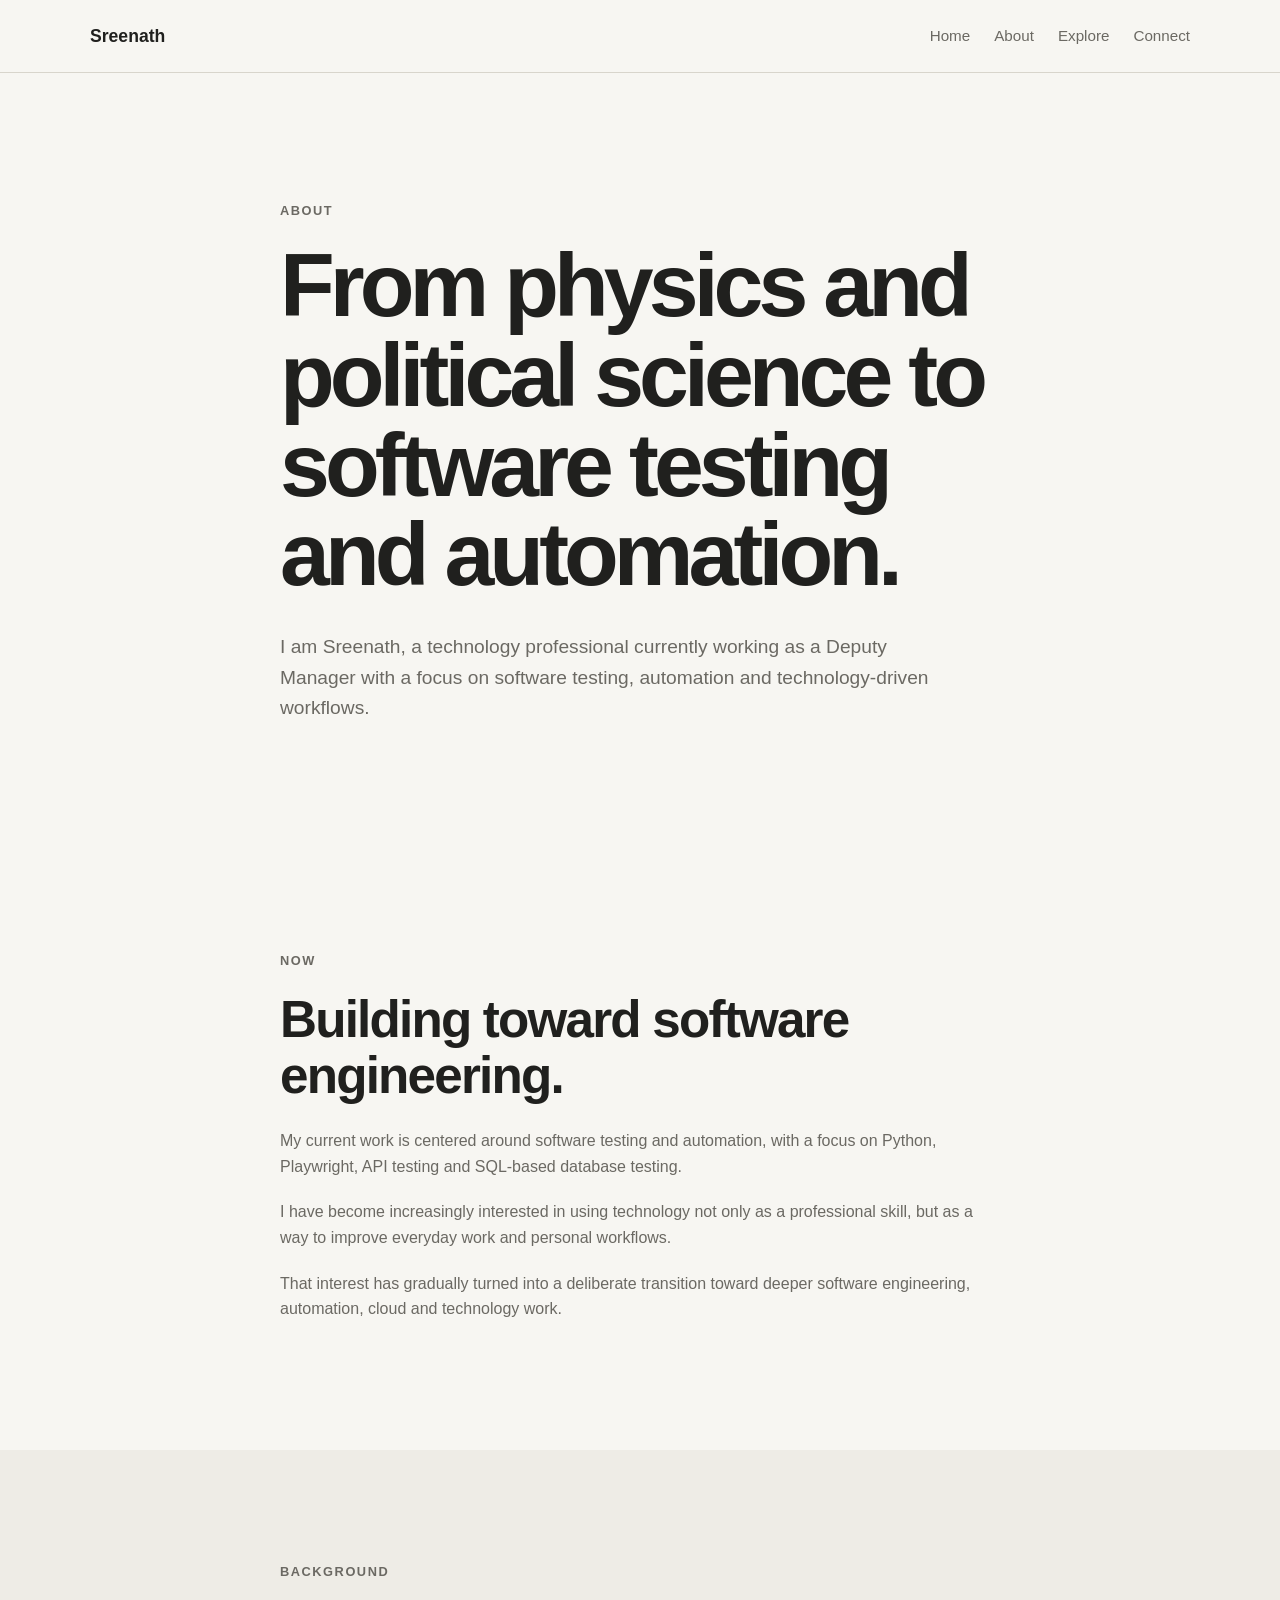
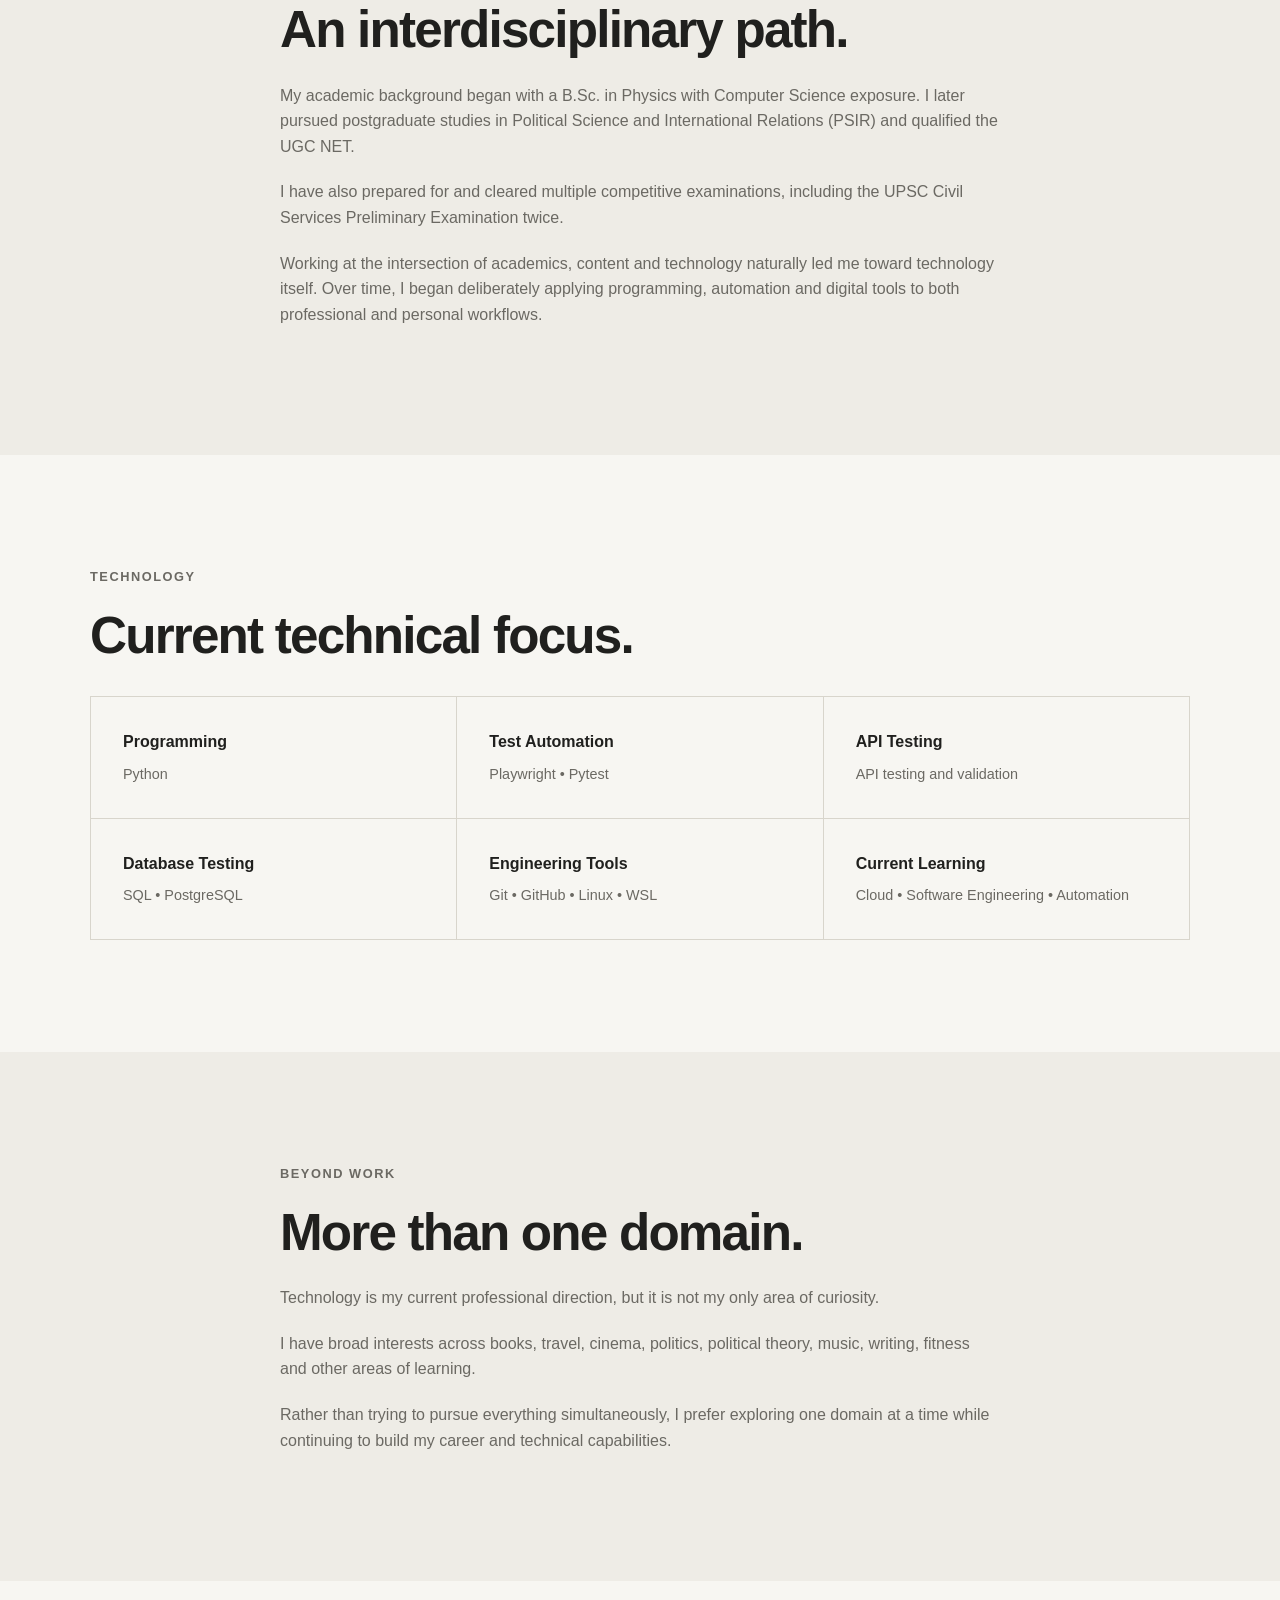
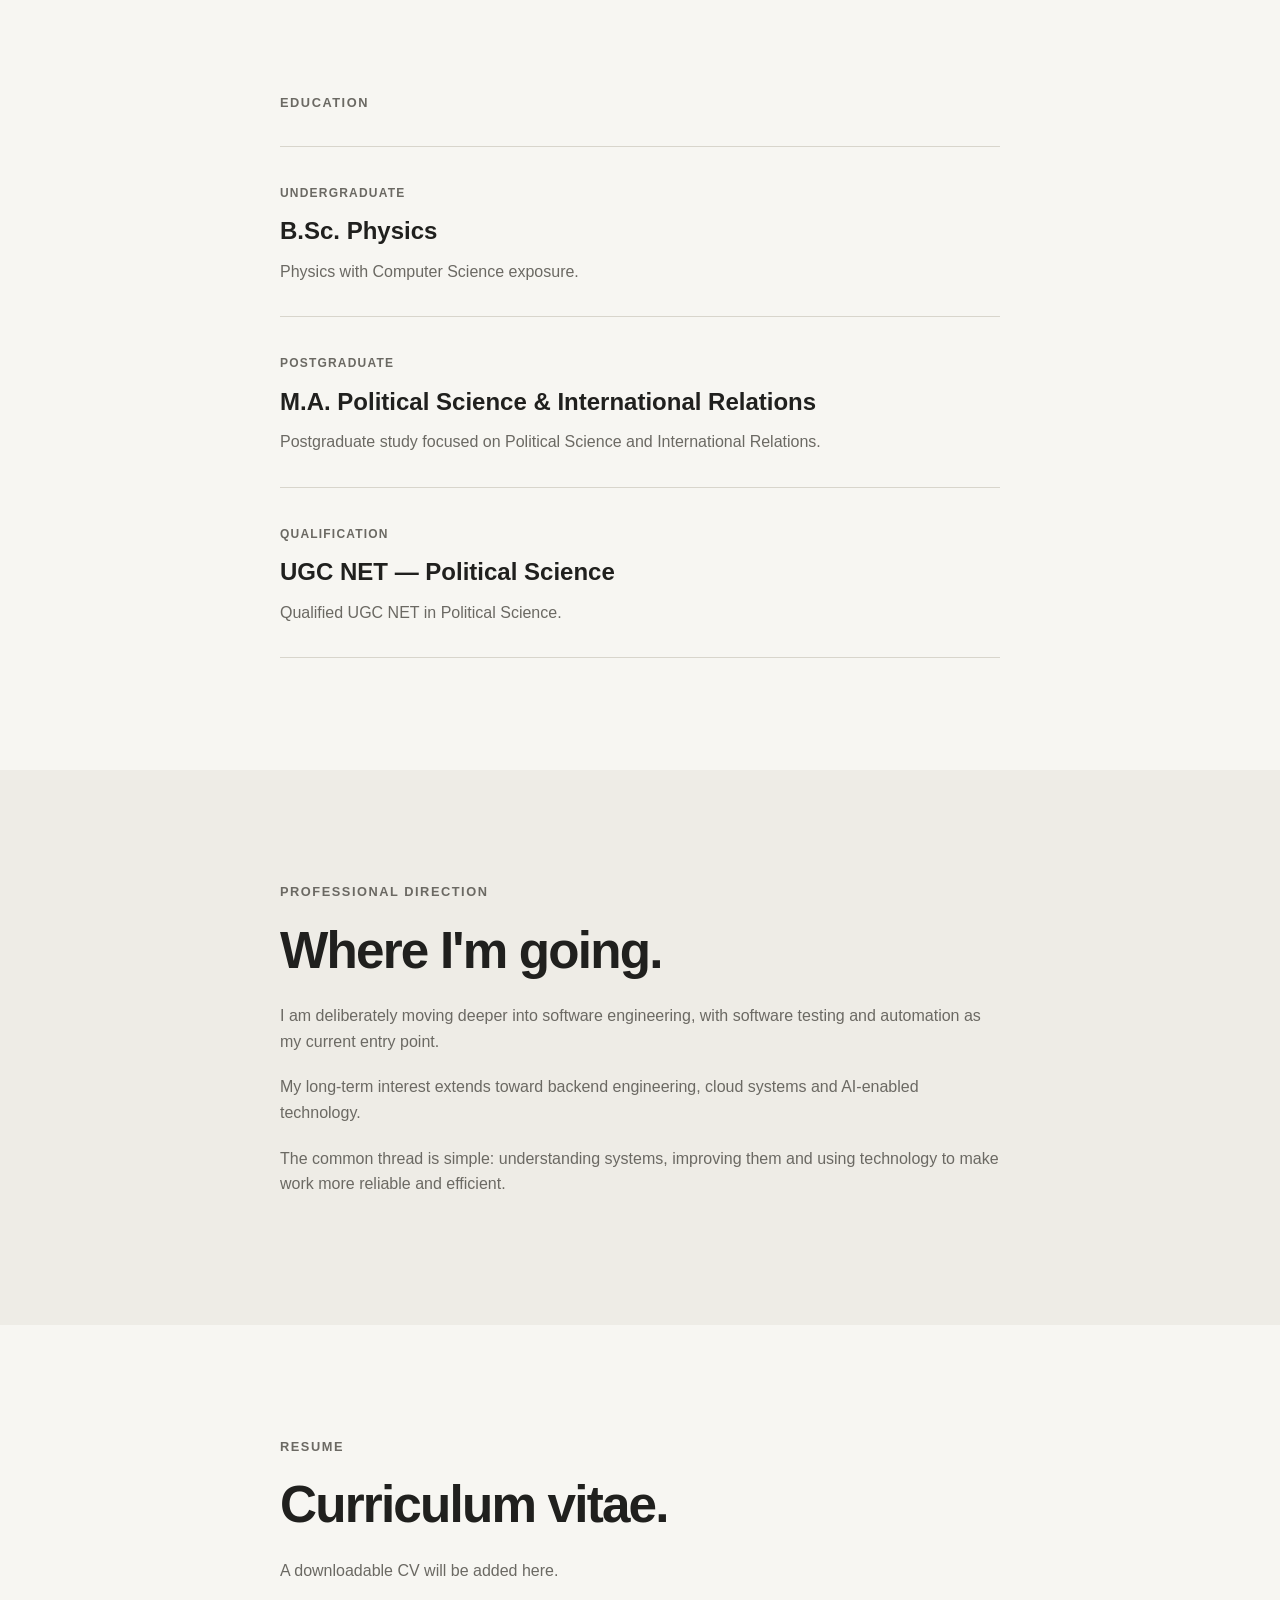
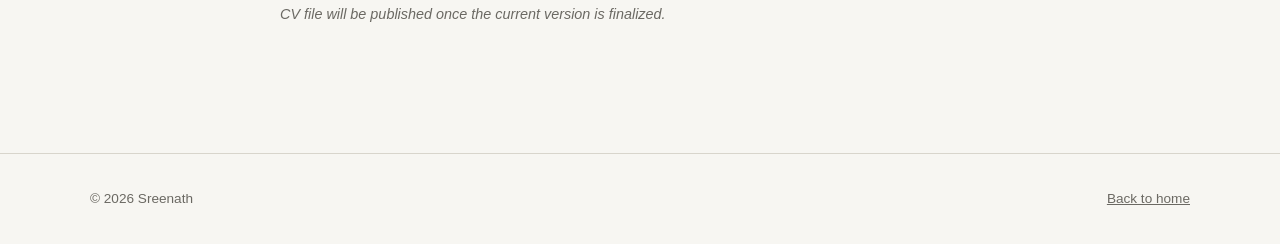
==== about.html @ 40391023 "feat: add about and resume page" ====
<!DOCTYPE html>
<html lang="en">
<head>
    <meta charset="UTF-8">
    <meta name="viewport" content="width=device-width, initial-scale=1.0">

    <meta
        name="description"
        content="About Sreenath — software testing, automation, physics, PSIR and interdisciplinary learning."
    >

    <title>About — Sreenath</title>

    <link rel="stylesheet" href="style.css">
</head>

<body>

    <header class="site-header">
        <div class="container header-inner">

            <a class="site-name" href="index.html">
                Sreenath
            </a>

            <nav aria-label="Main navigation">
                <a href="index.html">Home</a>
                <a href="about.html">About</a>
                <a href="index.html#explore">Explore</a>
                <a href="index.html#connect">Connect</a>
            </nav>

        </div>
    </header>


    <main>

        <!-- Introduction -->

        <section class="page-hero">
            <div class="container narrow">

                <p class="section-label">
                    About
                </p>

                <h1>
                    From physics and political science
                    to software testing and automation.
                </h1>

                <p class="page-intro">
                    I am Sreenath, a technology professional currently working
                    as a Deputy Manager with a focus on software testing,
                    automation and technology-driven workflows.
                </p>

            </div>
        </section>


        <!-- Current direction -->

        <section class="section">
            <div class="container narrow">

                <p class="section-label">
                    Now
                </p>

                <h2>
                    Building toward software engineering.
                </h2>

                <p>
                    My current work is centered around software testing and
                    automation, with a focus on Python, Playwright, API testing
                    and SQL-based database testing.
                </p>

                <p>
                    I have become increasingly interested in using technology
                    not only as a professional skill, but as a way to improve
                    everyday work and personal workflows.
                </p>

                <p>
                    That interest has gradually turned into a deliberate
                    transition toward deeper software engineering, automation,
                    cloud and technology work.
                </p>

            </div>
        </section>


        <!-- Background -->

        <section class="section section-alt">
            <div class="container narrow">

                <p class="section-label">
                    Background
                </p>

                <h2>
                    An interdisciplinary path.
                </h2>

                <p>
                    My academic background began with a B.Sc. in Physics with
                    Computer Science exposure. I later pursued postgraduate
                    studies in Political Science and International Relations
                    (PSIR) and qualified the UGC NET.
                </p>

                <p>
                    I have also prepared for and cleared multiple competitive
                    examinations, including the UPSC Civil Services Preliminary
                    Examination twice.
                </p>

                <p>
                    Working at the intersection of academics, content and
                    technology naturally led me toward technology itself.
                    Over time, I began deliberately applying programming,
                    automation and digital tools to both professional and
                    personal workflows.
                </p>

            </div>
        </section>


        <!-- Professional skills -->

        <section class="section">
            <div class="container">

                <p class="section-label">
                    Technology
                </p>

                <h2>
                    Current technical focus.
                </h2>

                <div class="skill-grid">

                    <div class="skill-group">
                        <h3>Programming</h3>
                        <p>Python</p>
                    </div>

                    <div class="skill-group">
                        <h3>Test Automation</h3>
                        <p>Playwright • Pytest</p>
                    </div>

                    <div class="skill-group">
                        <h3>API Testing</h3>
                        <p>API testing and validation</p>
                    </div>

                    <div class="skill-group">
                        <h3>Database Testing</h3>
                        <p>SQL • PostgreSQL</p>
                    </div>

                    <div class="skill-group">
                        <h3>Engineering Tools</h3>
                        <p>Git • GitHub • Linux • WSL</p>
                    </div>

                    <div class="skill-group">
                        <h3>Current Learning</h3>
                        <p>Cloud • Software Engineering • Automation</p>
                    </div>

                </div>

            </div>
        </section>


        <!-- Interests -->

        <section class="section section-alt">
            <div class="container narrow">

                <p class="section-label">
                    Beyond work
                </p>

                <h2>
                    More than one domain.
                </h2>

                <p>
                    Technology is my current professional direction, but it is
                    not my only area of curiosity.
                </p>

                <p>
                    I have broad interests across books, travel, cinema,
                    politics, political theory, music, writing, fitness and
                    other areas of learning.
                </p>

                <p>
                    Rather than trying to pursue everything simultaneously, I
                    prefer exploring one domain at a time while continuing to
                    build my career and technical capabilities.
                </p>

            </div>
        </section>


        <!-- Education -->

        <section class="section">
            <div class="container narrow">

                <p class="section-label">
                    Education
                </p>

                <div class="timeline">

                    <article class="timeline-item">
                        <span class="timeline-label">
                            Undergraduate
                        </span>

                        <h3>
                            B.Sc. Physics
                        </h3>

                        <p>
                            Physics with Computer Science exposure.
                        </p>
                    </article>


                    <article class="timeline-item">
                        <span class="timeline-label">
                            Postgraduate
                        </span>

                        <h3>
                            M.A. Political Science & International Relations
                        </h3>

                        <p>
                            Postgraduate study focused on Political Science
                            and International Relations.
                        </p>
                    </article>


                    <article class="timeline-item">
                        <span class="timeline-label">
                            Qualification
                        </span>

                        <h3>
                            UGC NET — Political Science
                        </h3>

                        <p>
                            Qualified UGC NET in Political Science.
                        </p>
                    </article>

                </div>

            </div>
        </section>


        <!-- Career -->

        <section class="section section-alt">
            <div class="container narrow">

                <p class="section-label">
                    Professional direction
                </p>

                <h2>
                    Where I'm going.
                </h2>

                <p>
                    I am deliberately moving deeper into software engineering,
                    with software testing and automation as my current entry
                    point.
                </p>

                <p>
                    My long-term interest extends toward backend engineering,
                    cloud systems and AI-enabled technology.
                </p>

                <p>
                    The common thread is simple: understanding systems,
                    improving them and using technology to make work more
                    reliable and efficient.
                </p>

            </div>
        </section>


        <!-- CV -->

        <section class="section">
            <div class="container narrow">

                <p class="section-label">
                    Resume
                </p>

                <h2>
                    Curriculum vitae.
                </h2>

                <p>
                    A downloadable CV will be added here.
                </p>

                <p class="cv-note">
                    CV file will be published once the current version is finalized.
                </p>

            </div>
        </section>


    </main>


    <footer class="site-footer">
        <div class="container footer-inner">

            <p>
                © 2026 Sreenath
            </p>

            <p>
                <a href="index.html">Back to home</a>
            </p>

        </div>
    </footer>

</body>
</html>
---- style.css ----
:root {
    --background: #f7f6f2;
    --surface: #eeece6;
    --text: #20201e;
    --muted: #6b6963;
    --border: #d8d5cc;
    --max-width: 1100px;
    --narrow-width: 720px;
}


* {
    box-sizing: border-box;
}


html {
    scroll-behavior: smooth;
}


body {
    margin: 0;
    background: var(--background);
    color: var(--text);
    font-family:
        -apple-system,
        BlinkMacSystemFont,
        "Segoe UI",
        sans-serif;
    line-height: 1.6;
}


a {
    color: inherit;
}


.container {
    width: min(
        calc(100% - 3rem),
        var(--max-width)
    );

    margin: 0 auto;
}


.narrow {
    max-width: var(--narrow-width);
}


/* Header */

.site-header {
    border-bottom: 1px solid var(--border);
}


.header-inner {
    min-height: 72px;

    display: flex;
    align-items: center;
    justify-content: space-between;

    gap: 2rem;
}


.site-name {
    font-size: 1.1rem;
    font-weight: 700;
    text-decoration: none;
}


.site-header nav {
    display: flex;
    gap: 1.5rem;
}


.site-header nav a {
    color: var(--muted);
    font-size: 0.95rem;
    text-decoration: none;
}


.site-header nav a:hover {
    color: var(--text);
}


/* Hero */

.hero {
    padding: 9rem 0 8rem;
}


.eyebrow,
.section-label {
    margin: 0 0 1.25rem;

    color: var(--muted);

    font-size: 0.8rem;
    font-weight: 700;
    letter-spacing: 0.12em;
    text-transform: uppercase;
}


.hero h1 {
    max-width: 900px;

    margin: 0;

    font-size: clamp(3rem, 8vw, 6.5rem);
    font-weight: 600;
    letter-spacing: -0.055em;
    line-height: 0.98;
}


.hero-description {
    max-width: 620px;

    margin: 2rem 0 0;

    color: var(--muted);

    font-size: 1.2rem;
}


/* Sections */

.section {
    padding: 7rem 0;
}


.section-alt {
    background: var(--surface);
}


.section h2 {
    margin: 0 0 1.5rem;

    font-size: clamp(2rem, 4vw, 3.5rem);
    font-weight: 600;
    letter-spacing: -0.035em;
    line-height: 1.1;
}


.section p {
    color: var(--muted);
}


.section p + p {
    margin-top: 1.25rem;
}


/* Cards */

.cards {
    display: grid;

    grid-template-columns:
        repeat(3, minmax(0, 1fr));

    gap: 1px;

    margin-top: 2rem;

    background: var(--border);

    border: 1px solid var(--border);
}


.card {
    min-height: 220px;

    display: flex;
    flex-direction: column;

    padding: 2rem;

    background: var(--background);

    text-decoration: none;

    transition: transform 0.15s ease;
}


.card:hover {
    transform: translateY(-3px);
}


.card-number {
    color: var(--muted);

    font-size: 0.8rem;
}


.card h3 {
    margin: auto 0 0.5rem;

    font-size: 1.4rem;
}


.card p {
    margin: 0;

    font-size: 0.95rem;
}


/* Social links */

.social-links {
    display: flex;
    flex-wrap: wrap;
    gap: 1.5rem;

    margin-top: 2rem;
}


.social-links a {
    padding-bottom: 0.25rem;

    border-bottom: 1px solid var(--text);

    text-decoration: none;
}


/* Footer */

.site-footer {
    border-top: 1px solid var(--border);
}


.footer-inner {
    min-height: 90px;

    display: flex;
    align-items: center;
    justify-content: space-between;

    gap: 1rem;
}


.footer-inner p {
    margin: 0;

    color: var(--muted);

    font-size: 0.85rem;
}


/* Responsive */

@media (max-width: 800px) {

    .hero {
        padding: 6rem 0 5rem;
    }


    .section {
        padding: 5rem 0;
    }


    .cards {
        grid-template-columns: repeat(2, minmax(0, 1fr));
    }

}


@media (max-width: 600px) {

    .container {
        width: min(
            calc(100% - 2rem),
            var(--max-width)
        );
    }


    .header-inner {
        min-height: 64px;

        align-items: flex-start;
        flex-direction: column;

        padding: 1rem 0;
    }


    .site-header nav {
        width: 100%;

        gap: 1rem;

        overflow-x: auto;
    }


    .hero {
        padding: 5rem 0 4rem;
    }


    .hero h1 {
        font-size: clamp(2.8rem, 14vw, 4.5rem);
    }


    .hero-description {
        font-size: 1.05rem;
    }


    .cards {
        grid-template-columns: 1fr;
    }


    .card {
        min-height: 180px;
    }


    .footer-inner {
        align-items: flex-start;
        flex-direction: column;

        padding: 1.5rem 0;
    }

}
/* About / Resume page */

.page-hero {
    padding: 8rem 0 6rem;
}


.page-hero h1 {
    margin: 0;

    font-size: clamp(3rem, 7vw, 6rem);
    font-weight: 600;
    letter-spacing: -0.055em;
    line-height: 1;
}


.page-intro {
    max-width: 650px;

    margin-top: 2rem;

    color: var(--muted);

    font-size: 1.2rem;
}


.skill-grid {
    display: grid;

    grid-template-columns:
        repeat(3, minmax(0, 1fr));

    gap: 1px;

    margin-top: 2rem;

    background: var(--border);

    border: 1px solid var(--border);
}


.skill-group {
    padding: 2rem;

    background: var(--background);
}


.skill-group h3 {
    margin: 0 0 0.5rem;

    font-size: 1rem;
}


.skill-group p {
    margin: 0;

    font-size: 0.9rem;
}


.timeline {
    margin-top: 2rem;

    border-top: 1px solid var(--border);
}


.timeline-item {
    padding: 2rem 0;

    border-bottom: 1px solid var(--border);
}


.timeline-label {
    color: var(--muted);

    font-size: 0.75rem;
    font-weight: 700;
    letter-spacing: 0.1em;
    text-transform: uppercase;
}


.timeline-item h3 {
    margin: 0.5rem 0;

    font-size: 1.5rem;
}


.timeline-item p {
    margin: 0;
}


.cv-note {
    font-size: 0.9rem;
    font-style: italic;
}


/* Responsive About page */

@media (max-width: 800px) {

    .page-hero {
        padding: 6rem 0 4rem;
    }


    .skill-grid {
        grid-template-columns:
            repeat(2, minmax(0, 1fr));
    }

}


@media (max-width: 600px) {

    .page-hero {
        padding: 5rem 0 4rem;
    }


    .page-hero h1 {
        font-size: clamp(2.8rem, 14vw, 4.5rem);
    }


    .skill-grid {
        grid-template-columns: 1fr;
    }

}
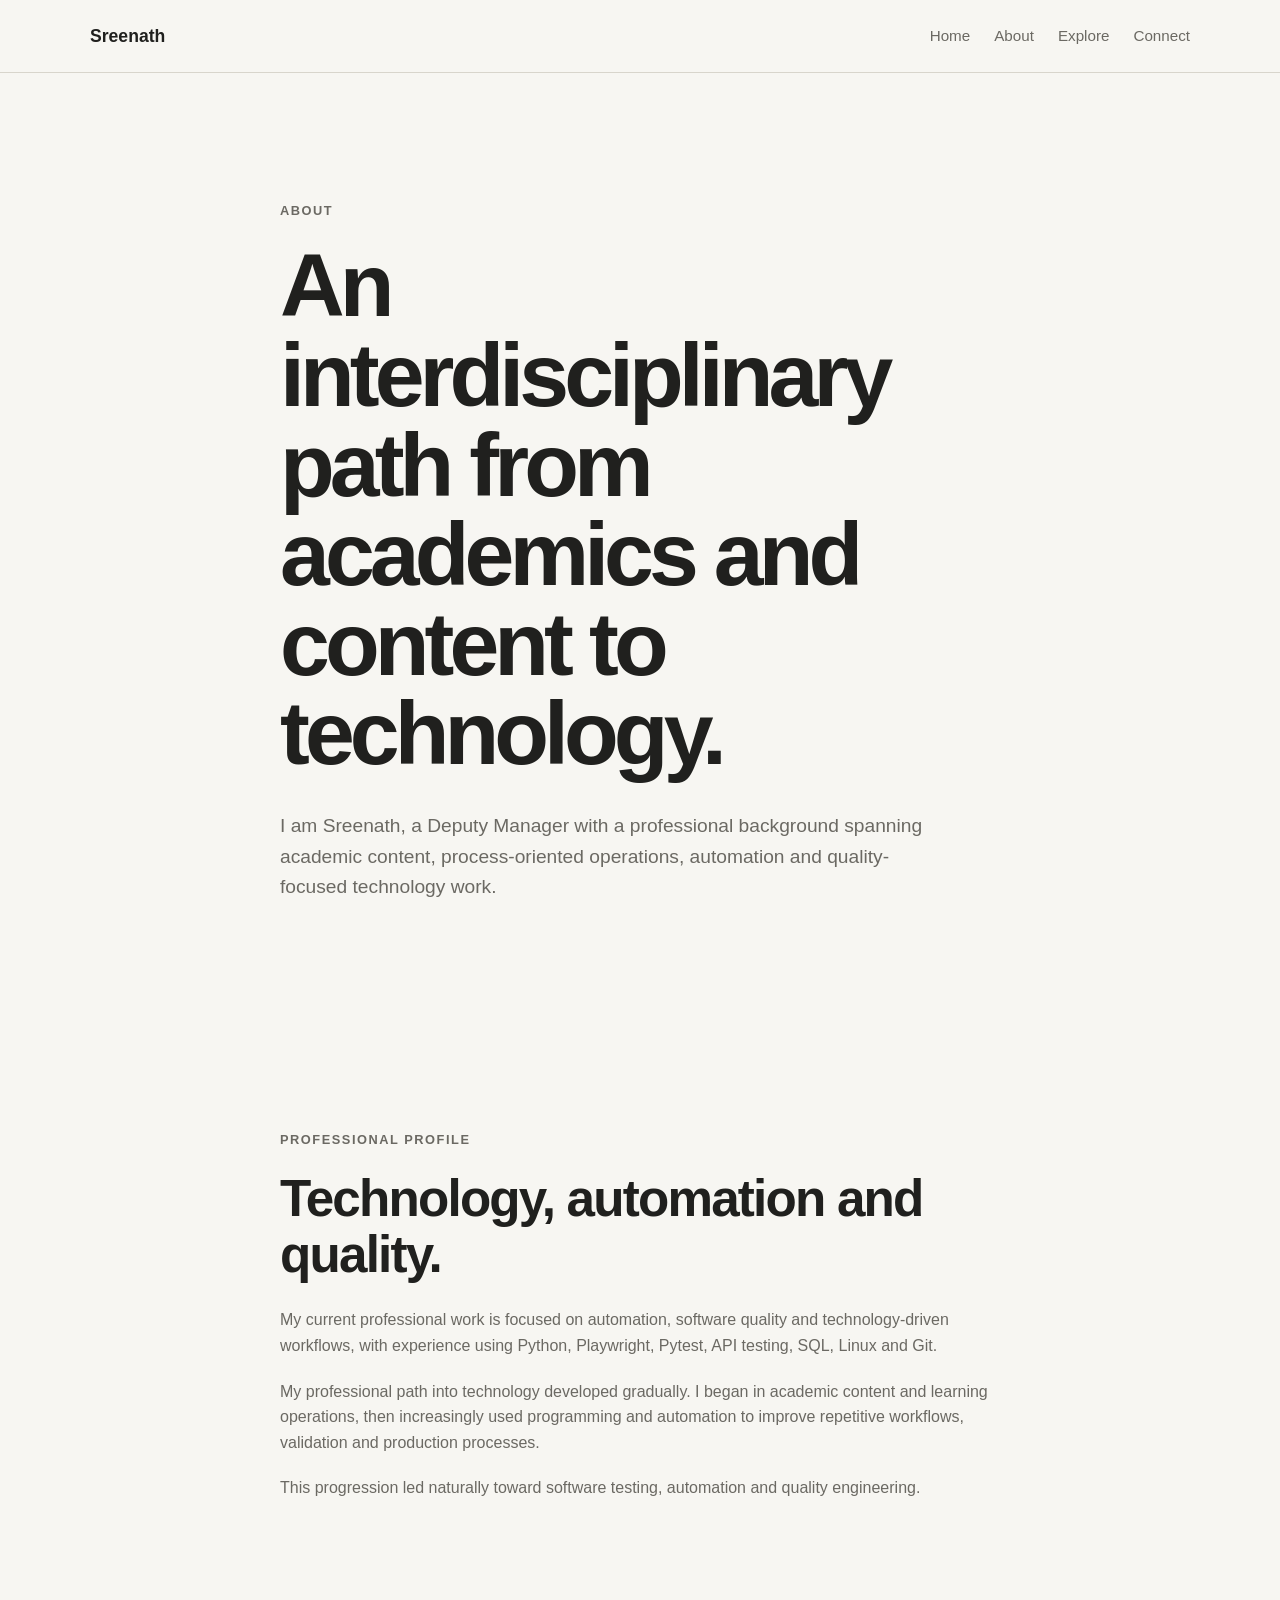
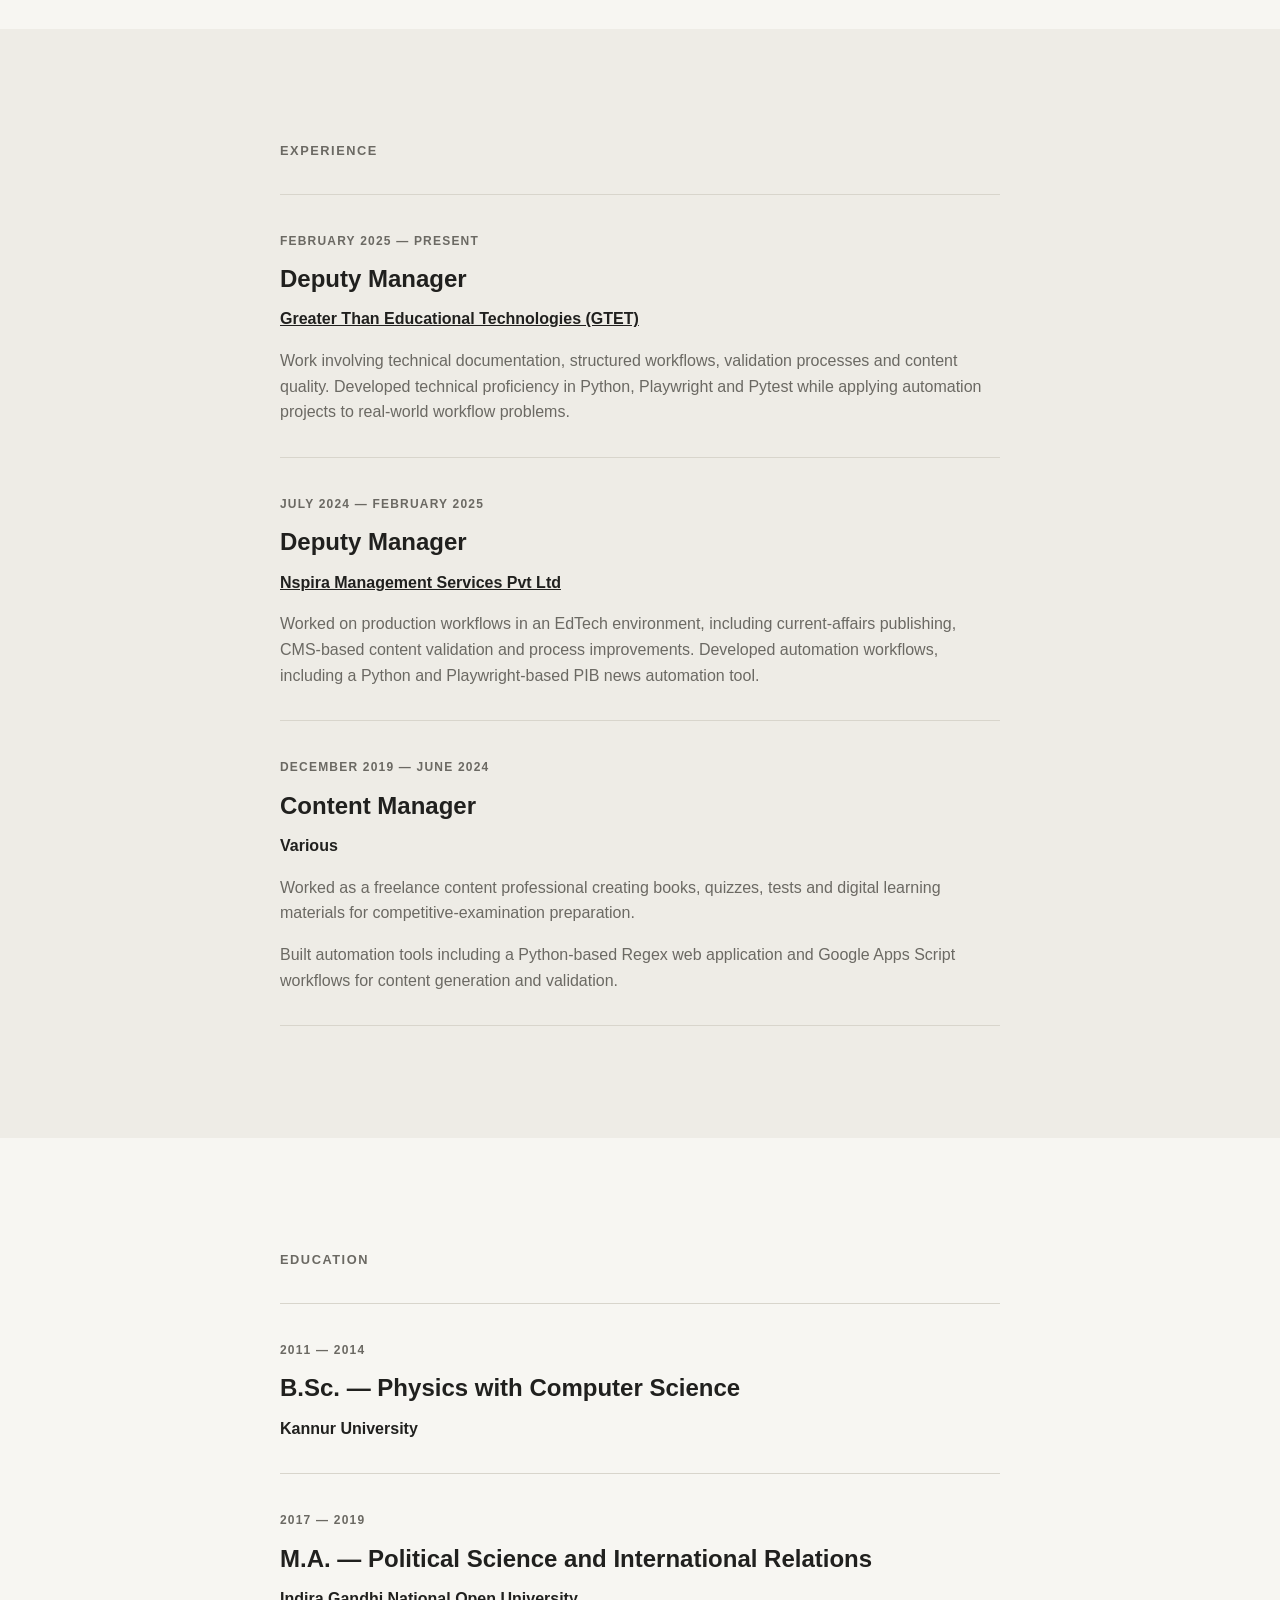
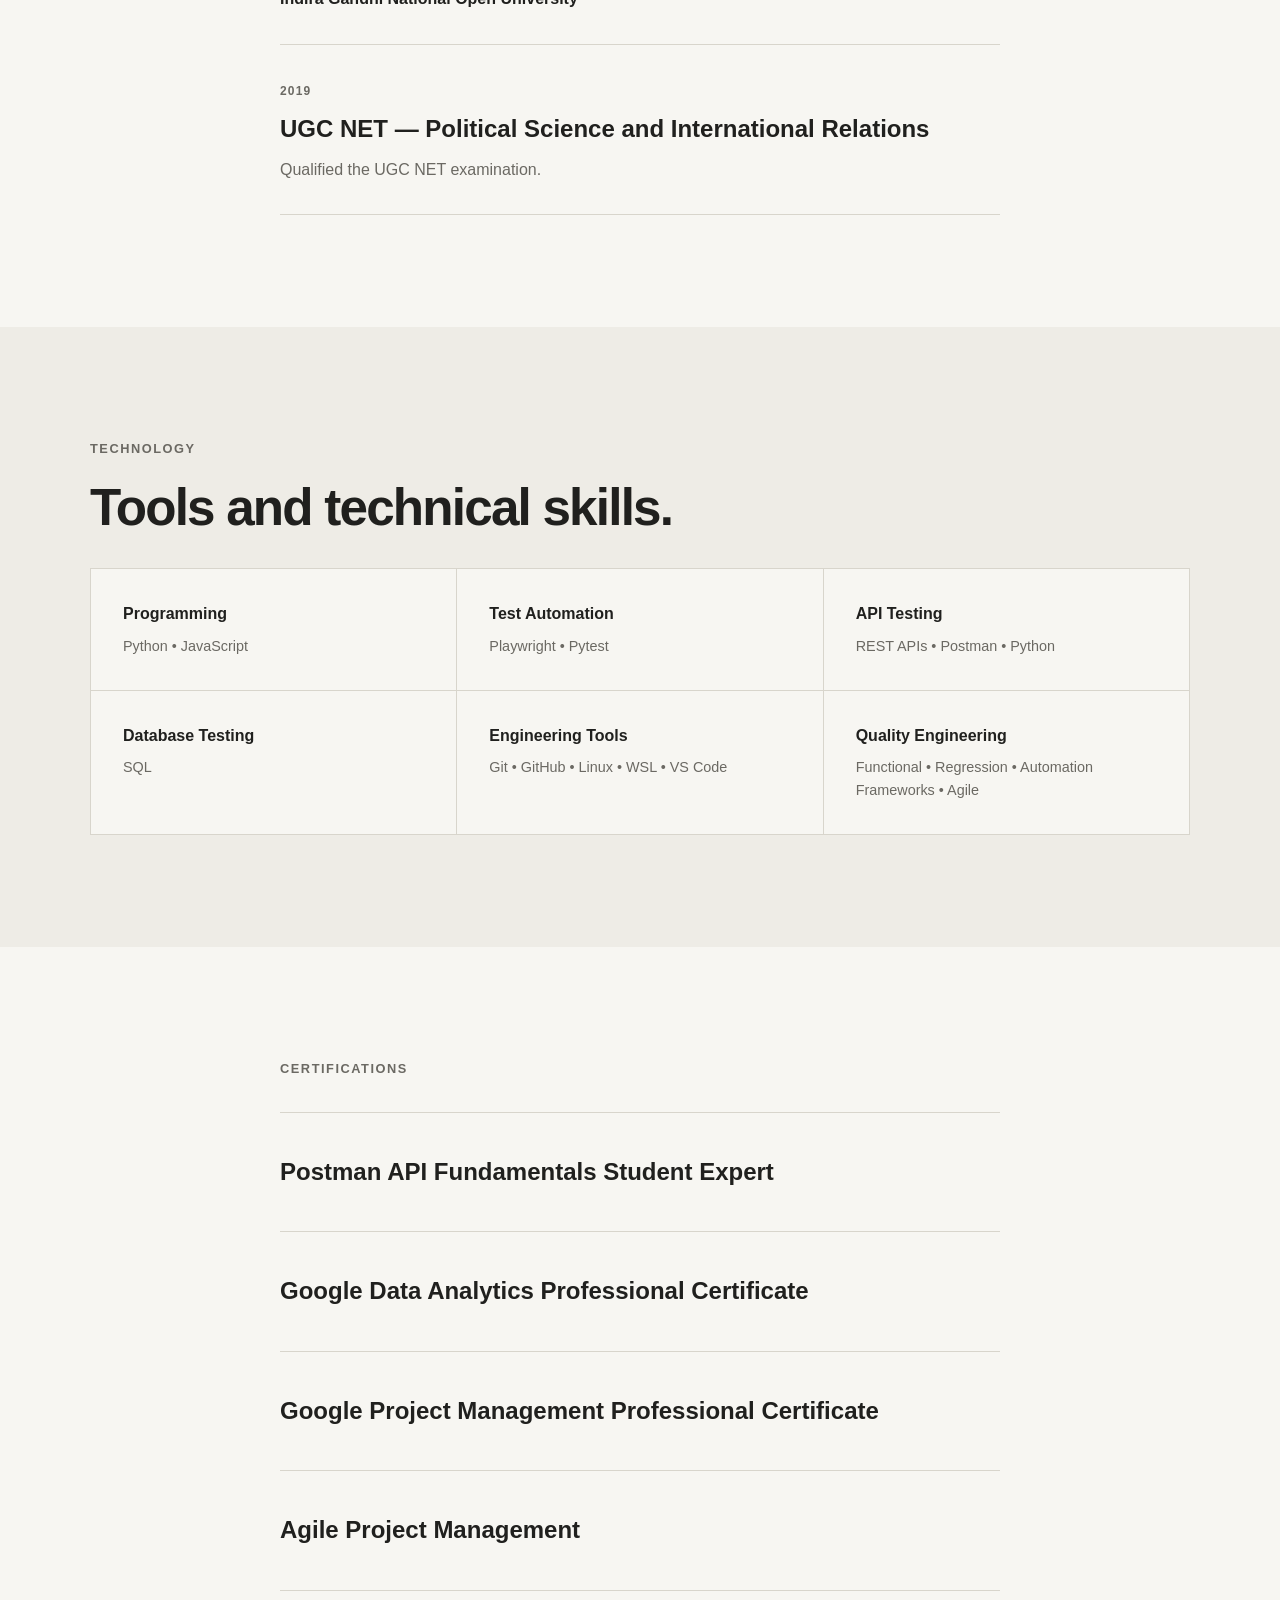
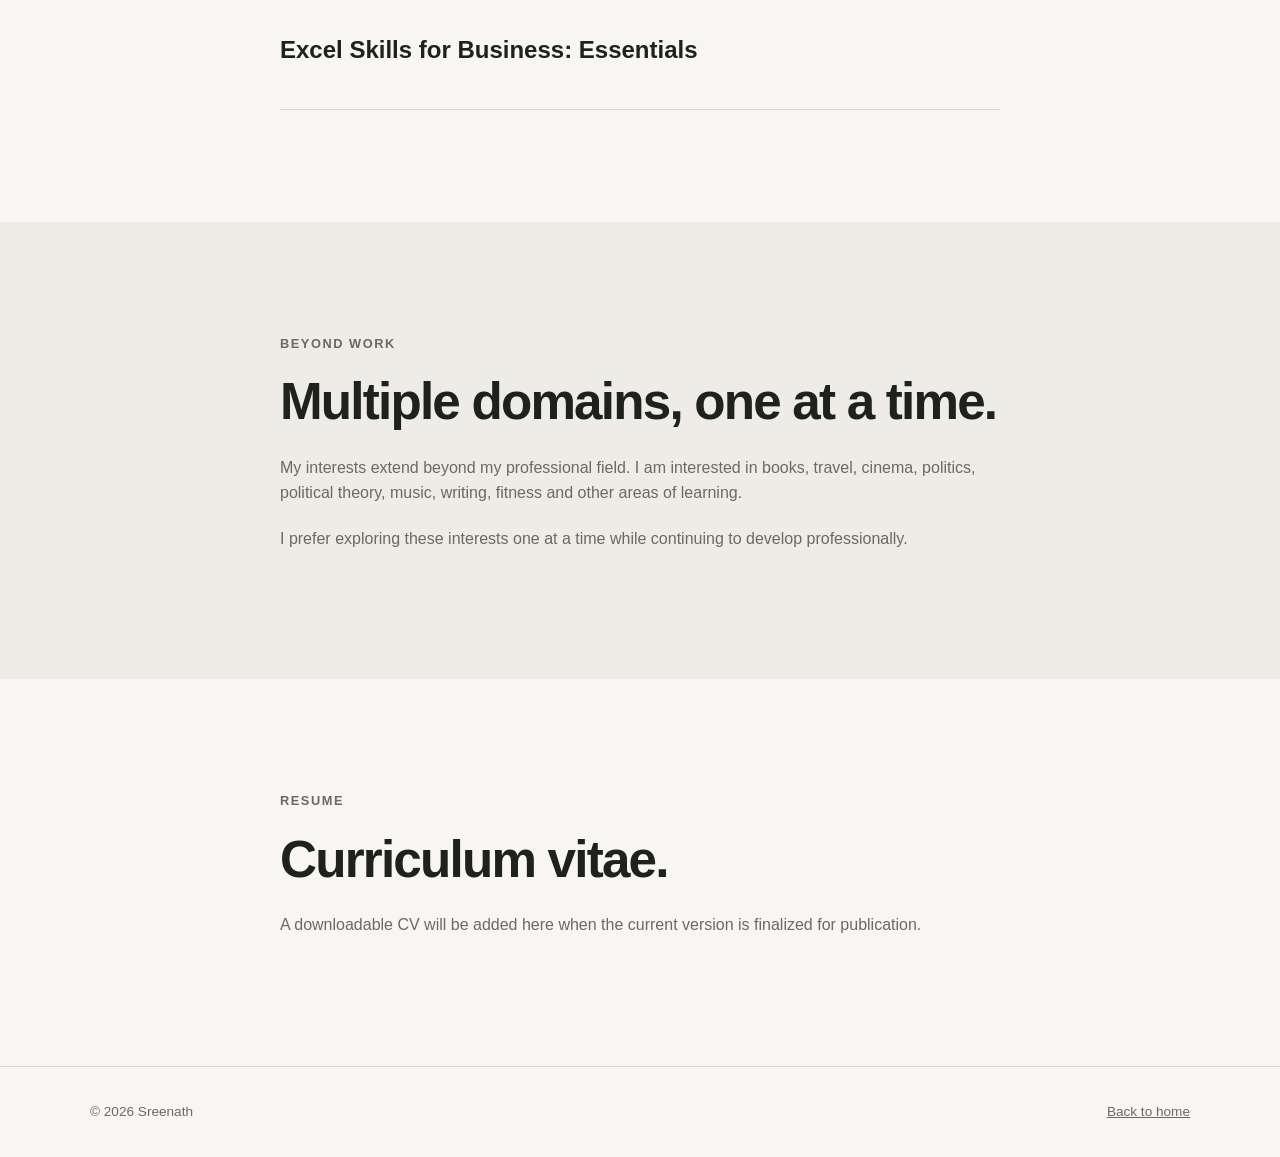
==== commit 1ac9f5af: "feat: refine about and resume content" ====
--- a/about.html
+++ b/about.html
@@ -6,7 +6,7 @@
 
     <meta
         name="description"
-        content="About Sreenath — software testing, automation, physics, PSIR and interdisciplinary learning."
+        content="About Sreenath — professional experience, education, technology and interests."
     >
 
     <title>About — Sreenath</title>
@@ -46,111 +46,241 @@
                 </p>
 
                 <h1>
-                    From physics and political science
-                    to software testing and automation.
+                    An interdisciplinary path from
+                    academics and content to technology.
                 </h1>
 
                 <p class="page-intro">
-                    I am Sreenath, a technology professional currently working
-                    as a Deputy Manager with a focus on software testing,
-                    automation and technology-driven workflows.
-                </p>
-
-            </div>
-        </section>
-
-
-        <!-- Current direction -->
+                    I am Sreenath, a Deputy Manager with a professional
+                    background spanning academic content, process-oriented
+                    operations, automation and quality-focused technology work.
+                </p>
+
+            </div>
+        </section>
+
+
+        <!-- Professional Profile -->
 
         <section class="section">
             <div class="container narrow">
 
                 <p class="section-label">
-                    Now
+                    Professional profile
                 </p>
 
                 <h2>
-                    Building toward software engineering.
+                    Technology, automation and quality.
                 </h2>
 
                 <p>
-                    My current work is centered around software testing and
-                    automation, with a focus on Python, Playwright, API testing
-                    and SQL-based database testing.
-                </p>
-
-                <p>
-                    I have become increasingly interested in using technology
-                    not only as a professional skill, but as a way to improve
-                    everyday work and personal workflows.
-                </p>
-
-                <p>
-                    That interest has gradually turned into a deliberate
-                    transition toward deeper software engineering, automation,
-                    cloud and technology work.
-                </p>
-
-            </div>
-        </section>
-
-
-        <!-- Background -->
+                    My current professional work is focused on automation,
+                    software quality and technology-driven workflows, with
+                    experience using Python, Playwright, Pytest, API testing,
+                    SQL, Linux and Git.
+                </p>
+
+                <p>
+                    My professional path into technology developed gradually.
+                    I began in academic content and learning operations, then
+                    increasingly used programming and automation to improve
+                    repetitive workflows, validation and production processes.
+                </p>
+
+                <p>
+                    This progression led naturally toward software testing,
+                    automation and quality engineering.
+                </p>
+
+            </div>
+        </section>
+
+
+        <!-- Experience -->
 
         <section class="section section-alt">
             <div class="container narrow">
 
                 <p class="section-label">
-                    Background
+                    Experience
+                </p>
+
+                <div class="timeline">
+
+                    <article class="timeline-item">
+
+                        <span class="timeline-label">
+                            February 2025 — Present
+                        </span>
+
+                        <h3>
+                            Deputy Manager
+                        </h3>
+
+                        <p class="timeline-company">
+                            <a href="https://gtet.in/" target="_blank" rel="noopener noreferrer">
+                                Greater Than Educational Technologies (GTET)
+                            </a>
+                        </p>
+
+                        <p>
+                            Work involving technical documentation, structured
+                            workflows, validation processes and content quality.
+                            Developed technical proficiency in Python,
+                            Playwright and Pytest while applying automation
+                            projects to real-world workflow problems.
+                        </p>
+
+                    </article>
+
+
+                    <article class="timeline-item">
+
+                        <span class="timeline-label">
+                            July 2024 — February 2025
+                        </span>
+
+                        <h3>
+                            Deputy Manager
+                        </h3>
+
+                        <p class="timeline-company">
+                            <a href="https://nspira.in/" target="_blank" rel="noopener noreferrer">
+                                Nspira Management Services Pvt Ltd
+                            </a>
+                        </p>
+
+                        <p>
+                            Worked on production workflows in an EdTech
+                            environment, including current-affairs publishing,
+                            CMS-based content validation and process
+                            improvements. Developed automation workflows,
+                            including a Python and Playwright-based PIB news
+                            automation tool.
+                        </p>
+
+                    </article>
+
+
+                    <article class="timeline-item">
+
+                        <span class="timeline-label">
+                            December 2019 — June 2024
+                        </span>
+
+                        <h3>
+                            Content Manager
+                        </h3>
+
+                        <p class="timeline-company">
+                            Various
+                        </p>
+
+                        <p>
+                            Worked as a freelance content professional creating
+                            books, quizzes, tests and digital learning materials
+                            for competitive-examination preparation.
+                        </p>
+
+                        <p>
+                            Built automation tools including a Python-based
+                            Regex web application and Google Apps Script
+                            workflows for content generation and validation.
+                        </p>
+
+                    </article>
+
+                </div>
+
+            </div>
+        </section>
+
+
+        <!-- Education -->
+
+        <section class="section">
+            <div class="container narrow">
+
+                <p class="section-label">
+                    Education
+                </p>
+
+                <div class="timeline">
+
+                    <article class="timeline-item">
+
+                        <span class="timeline-label">
+                            2011 — 2014
+                        </span>
+
+                        <h3>
+                            B.Sc. — Physics with Computer Science
+                        </h3>
+
+                        <p class="timeline-company">
+                            Kannur University
+                        </p>
+
+                    </article>
+
+
+                    <article class="timeline-item">
+
+                        <span class="timeline-label">
+                            2017 — 2019
+                        </span>
+
+                        <h3>
+                            M.A. — Political Science and International Relations
+                        </h3>
+
+                        <p class="timeline-company">
+                            Indira Gandhi National Open University
+                        </p>
+
+                    </article>
+
+
+                    <article class="timeline-item">
+
+                        <span class="timeline-label">
+                            2019
+                        </span>
+
+                        <h3>
+                            UGC NET — Political Science and International Relations
+                        </h3>
+
+                        <p>
+                            Qualified the UGC NET examination.
+                        </p>
+
+                    </article>
+
+                </div>
+
+            </div>
+        </section>
+
+
+        <!-- Technology -->
+
+        <section class="section section-alt">
+            <div class="container">
+
+                <p class="section-label">
+                    Technology
                 </p>
 
                 <h2>
-                    An interdisciplinary path.
+                    Tools and technical skills.
                 </h2>
 
-                <p>
-                    My academic background began with a B.Sc. in Physics with
-                    Computer Science exposure. I later pursued postgraduate
-                    studies in Political Science and International Relations
-                    (PSIR) and qualified the UGC NET.
-                </p>
-
-                <p>
-                    I have also prepared for and cleared multiple competitive
-                    examinations, including the UPSC Civil Services Preliminary
-                    Examination twice.
-                </p>
-
-                <p>
-                    Working at the intersection of academics, content and
-                    technology naturally led me toward technology itself.
-                    Over time, I began deliberately applying programming,
-                    automation and digital tools to both professional and
-                    personal workflows.
-                </p>
-
-            </div>
-        </section>
-
-
-        <!-- Professional skills -->
-
-        <section class="section">
-            <div class="container">
-
-                <p class="section-label">
-                    Technology
-                </p>
-
-                <h2>
-                    Current technical focus.
-                </h2>
-
                 <div class="skill-grid">
 
                     <div class="skill-group">
                         <h3>Programming</h3>
-                        <p>Python</p>
+                        <p>Python • JavaScript</p>
                     </div>
 
                     <div class="skill-group">
@@ -160,22 +290,22 @@
 
                     <div class="skill-group">
                         <h3>API Testing</h3>
-                        <p>API testing and validation</p>
+                        <p>REST APIs • Postman • Python</p>
                     </div>
 
                     <div class="skill-group">
                         <h3>Database Testing</h3>
-                        <p>SQL • PostgreSQL</p>
+                        <p>SQL</p>
                     </div>
 
                     <div class="skill-group">
                         <h3>Engineering Tools</h3>
-                        <p>Git • GitHub • Linux • WSL</p>
-                    </div>
-
-                    <div class="skill-group">
-                        <h3>Current Learning</h3>
-                        <p>Cloud • Software Engineering • Automation</p>
+                        <p>Git • GitHub • Linux • WSL • VS Code</p>
+                    </div>
+
+                    <div class="skill-group">
+                        <h3>Quality Engineering</h3>
+                        <p>Functional • Regression • Automation Frameworks • Agile</p>
                     </div>
 
                 </div>
@@ -184,7 +314,54 @@
         </section>
 
 
-        <!-- Interests -->
+        <!-- Certifications -->
+
+        <section class="section">
+            <div class="container narrow">
+
+                <p class="section-label">
+                    Certifications
+                </p>
+
+                <div class="timeline">
+
+                    <article class="timeline-item">
+                        <h3>
+                            Postman API Fundamentals Student Expert
+                        </h3>
+                    </article>
+
+                    <article class="timeline-item">
+                        <h3>
+                            Google Data Analytics Professional Certificate
+                        </h3>
+                    </article>
+
+                    <article class="timeline-item">
+                        <h3>
+                            Google Project Management Professional Certificate
+                        </h3>
+                    </article>
+
+                    <article class="timeline-item">
+                        <h3>
+                            Agile Project Management
+                        </h3>
+                    </article>
+
+                    <article class="timeline-item">
+                        <h3>
+                            Excel Skills for Business: Essentials
+                        </h3>
+                    </article>
+
+                </div>
+
+            </div>
+        </section>
+
+
+        <!-- Beyond work -->
 
         <section class="section section-alt">
             <div class="container narrow">
@@ -194,120 +371,18 @@
                 </p>
 
                 <h2>
-                    More than one domain.
+                    Multiple domains, one at a time.
                 </h2>
 
                 <p>
-                    Technology is my current professional direction, but it is
-                    not my only area of curiosity.
-                </p>
-
-                <p>
-                    I have broad interests across books, travel, cinema,
-                    politics, political theory, music, writing, fitness and
-                    other areas of learning.
-                </p>
-
-                <p>
-                    Rather than trying to pursue everything simultaneously, I
-                    prefer exploring one domain at a time while continuing to
-                    build my career and technical capabilities.
-                </p>
-
-            </div>
-        </section>
-
-
-        <!-- Education -->
-
-        <section class="section">
-            <div class="container narrow">
-
-                <p class="section-label">
-                    Education
-                </p>
-
-                <div class="timeline">
-
-                    <article class="timeline-item">
-                        <span class="timeline-label">
-                            Undergraduate
-                        </span>
-
-                        <h3>
-                            B.Sc. Physics
-                        </h3>
-
-                        <p>
-                            Physics with Computer Science exposure.
-                        </p>
-                    </article>
-
-
-                    <article class="timeline-item">
-                        <span class="timeline-label">
-                            Postgraduate
-                        </span>
-
-                        <h3>
-                            M.A. Political Science & International Relations
-                        </h3>
-
-                        <p>
-                            Postgraduate study focused on Political Science
-                            and International Relations.
-                        </p>
-                    </article>
-
-
-                    <article class="timeline-item">
-                        <span class="timeline-label">
-                            Qualification
-                        </span>
-
-                        <h3>
-                            UGC NET — Political Science
-                        </h3>
-
-                        <p>
-                            Qualified UGC NET in Political Science.
-                        </p>
-                    </article>
-
-                </div>
-
-            </div>
-        </section>
-
-
-        <!-- Career -->
-
-        <section class="section section-alt">
-            <div class="container narrow">
-
-                <p class="section-label">
-                    Professional direction
-                </p>
-
-                <h2>
-                    Where I'm going.
-                </h2>
-
-                <p>
-                    I am deliberately moving deeper into software engineering,
-                    with software testing and automation as my current entry
-                    point.
-                </p>
-
-                <p>
-                    My long-term interest extends toward backend engineering,
-                    cloud systems and AI-enabled technology.
-                </p>
-
-                <p>
-                    The common thread is simple: understanding systems,
-                    improving them and using technology to make work more
-                    reliable and efficient.
+                    My interests extend beyond my professional field. I am
+                    interested in books, travel, cinema, politics, political
+                    theory, music, writing, fitness and other areas of learning.
+                </p>
+
+                <p>
+                    I prefer exploring these interests one at a time while
+                    continuing to develop professionally.
                 </p>
 
             </div>
@@ -328,16 +403,12 @@
                 </h2>
 
                 <p>
-                    A downloadable CV will be added here.
-                </p>
-
-                <p class="cv-note">
-                    CV file will be published once the current version is finalized.
-                </p>
-
-            </div>
-        </section>
-
+                    A downloadable CV will be added here when the current
+                    version is finalized for publication.
+                </p>
+
+            </div>
+        </section>
 
     </main>
 
--- a/style.css
+++ b/style.css
@@ -500,4 +500,16 @@
         grid-template-columns: 1fr;
     }
 
+}
+.timeline-company {
+    margin: 0 0 1rem;
+
+    color: var(--text) !important;
+
+    font-weight: 600;
+}
+
+
+.timeline-item p + p {
+    margin-top: 1rem;
 }
